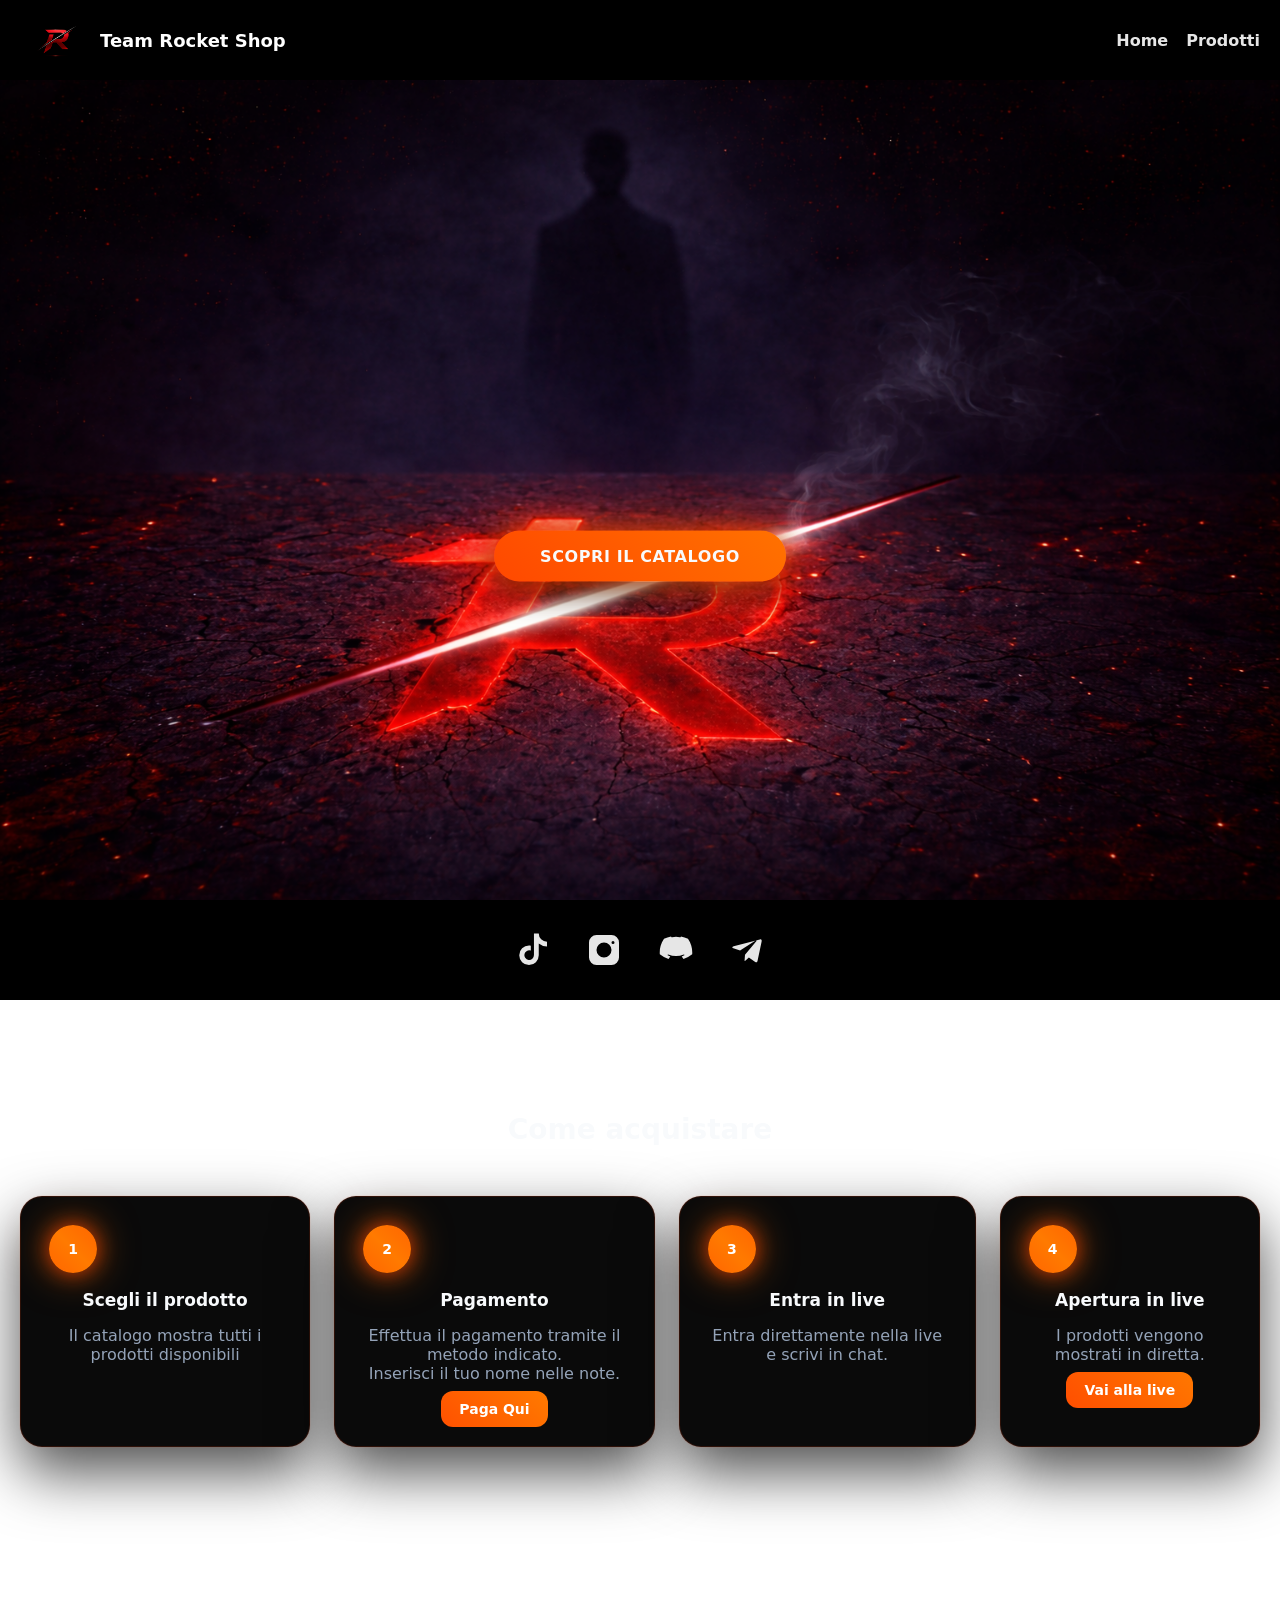
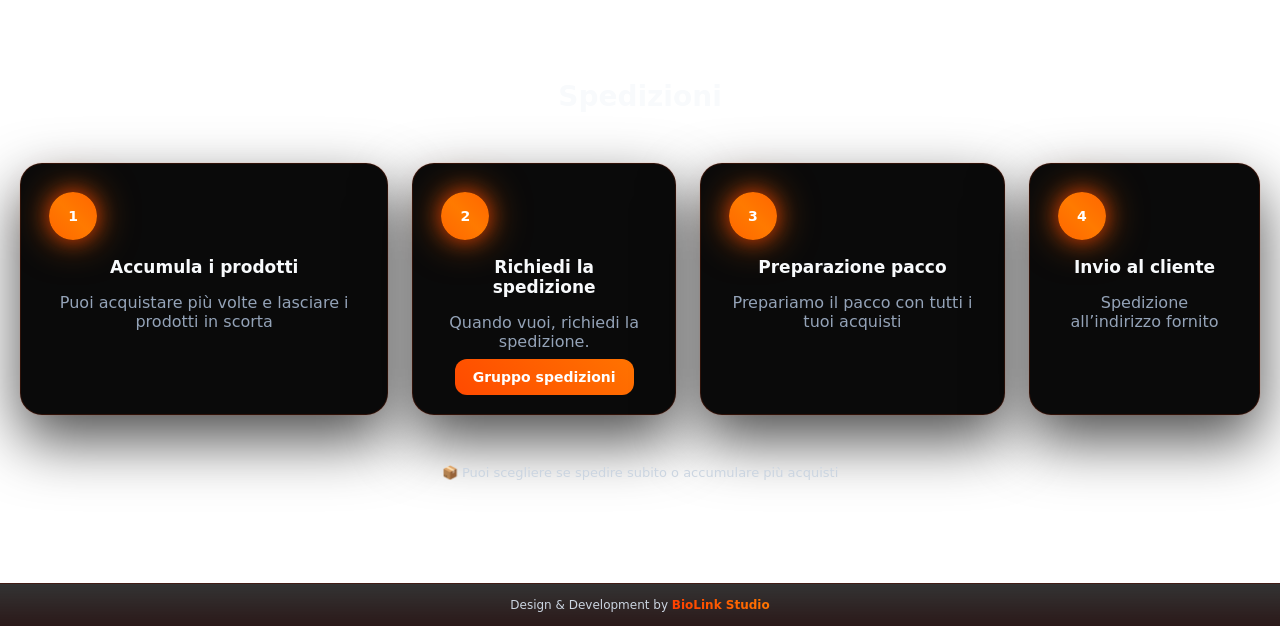
==== index.html @ 348b5574 "Initial commit TeamRocketShop" ====
<!DOCTYPE html>
<html lang="it">

<head>
    <meta charset="UTF-8">
    <title id="pageTitle">Sito Live – Catalogo</title>
    <meta name="viewport" content="width=device-width, initial-scale=1.0">
    <link rel="stylesheet" href="css/base.css">
    <link rel="stylesheet" href="css/header.css">
    <link rel="stylesheet" href="css/buttons.css">
    <link rel="stylesheet" href="css/home.css">
    <link rel="stylesheet" href="css/modal.css">
    <link rel="stylesheet" href="css/footer.css">
</head>

<body>

    <header class="topbar">
        <div class="logo">
            <a href="index.html" class="brand">
                <img id="brandLogo" src="images/logo.png" alt="Brand">
                <span class="brand-text" id="brandName">Brand</span>
            </a>
        </div>

        <nav class="menu">
            <a href="index.html">Home</a>
            <a href="catalogo.html">Prodotti</a>
        </nav>
    </header>

    <section id="home" class="hero">
        <div class="hero-overlay"></div>
    
        <a href="catalogo.html" class="hero-cta">
            SCOPRI IL CATALOGO
        </a>
    </section>

    <footer class="footer">
        <div class="footer-social">

            <!-- TikTok -->
            <a id="tiktokLink" class="social-icon" href="#" target="_blank" aria-label="TikTok">
                <svg viewBox="0 0 24 24">
                    <path
                        d="M16.5 1a5.5 5.5 0 0 0 5.5 5.5v3.2a8.7 8.7 0 0 1-5.5-2v7.8a6.5 6.5 0 1 1-6.5-6.5c.4 0 .8 0 1.2.1v3.3a3.2 3.2 0 1 0 2.1 3V1z" />
                </svg>
            </a>

            <!-- Instagram -->
            <a id="instagramLink" class="social-icon" href="#" target="_blank" aria-label="Instagram">
                <svg viewBox="0 0 24 24">
                    <path
                        d="M7 2h10a5 5 0 0 1 5 5v10a5 5 0 0 1-5 5H7a5 5 0 0 1-5-5V7a5 5 0 0 1 5-5zm5 5a5 5 0 1 0 0 10 5 5 0 0 0 0-10zm6-1a1 1 0 1 0 0 2 1 1 0 0 0 0-2z" />
                </svg>
            </a>

            <!-- Discord -->
            <a id="discordLink" class="social-icon" href="#" target="_blank" aria-label="Discord">
                <svg viewBox="0 0 24 24">
                    <path
                        d="M20 4.5A19.6 19.6 0 0 0 15.3 3l-.3.6a18.3 18.3 0 0 1 4.2 1.7A13.6 13.6 0 0 0 4.8 5.3 18.3 18.3 0 0 1 9 3.6L8.7 3A19.6 19.6 0 0 0 4 4.5C1.6 8 1 11.4 1.2 14.8A19.9 19.9 0 0 0 7 18l1.2-1.6a12.8 12.8 0 0 1-2-1c.2-.1.4-.3.6-.4a14.3 14.3 0 0 0 10.4 0c.2.1.4.3.6.4a12.8 12.8 0 0 1-2 1L17 18a19.9 19.9 0 0 0 5.8-3.2C23 11.4 22.4 8 20 4.5z" />
                </svg>
            </a>

            <!-- Telegram -->
            <a id="telegramLink" class="social-icon" href="#" target="_blank" aria-label="Telegram">
                <svg viewBox="0 0 24 24">
                    <path
                        d="M9.999 15.167 9.7 19.3c.43 0 .62-.185.85-.405l2.04-1.95 4.23 3.09c.77.43 1.32.205 1.52-.71l2.75-12.93c.26-1.21-.44-1.68-1.19-1.41L2.45 9.47c-1.18.46-1.16 1.12-.2 1.42l4.47 1.39 10.37-6.54c.49-.33.94-.15.57.18" />
                </svg>
            </a>

        </div>
    </footer>

    <section class="buy-steps-slider">
        <h2>Come acquistare</h2>

        <div class="steps-slider">
            <div class="step-card">
                <span class="step-number">1</span>
                <h3>Scegli il prodotto</h3>
                <p>Il catalogo mostra tutti i prodotti disponibili</p>
            </div>

            <div class="step-card">
                <span class="step-number">2</span>
                <h3>Pagamento</h3>
                <p>
                    Effettua il pagamento tramite il metodo indicato.<br>
                    Inserisci il tuo nome nelle note.
                </p>
                <a id="paypalBtnStep" href="#" target="_blank" class="paypal-btn">
                    Paga Qui
                </a>
            </div>

            <div class="step-card">
                <span class="step-number">3</span>
                <h3>Entra in live</h3>
                <p>
                    Entra direttamente nella live e scrivi in chat.
                </p>
            </div>

            <div class="step-card">
                <span class="step-number">4</span>
                <h3>Apertura in live</h3>
                <p>
                    I prodotti vengono mostrati in diretta.
                </p>
                <a id="liveLink" href="#" target="_blank" class="paypal-btn">
                    Vai alla live
                </a>
            </div>
        </div>
    </section>

    <section class="buy-steps-slider shipping-steps">
        <h2>Spedizioni</h2>

        <div class="steps-slider">
            <div class="step-card">
                <span class="step-number">1</span>
                <h3>Accumula i prodotti</h3>
                <p>
                    Puoi acquistare più volte e lasciare i prodotti in scorta
                </p>
            </div>

            <div class="step-card">
                <span class="step-number">2</span>
                <h3>Richiedi la spedizione</h3>
                <p>
                    Quando vuoi, richiedi la spedizione.
                </p>
                <a id="shippingLink" href="#" target="_blank" class="paypal-btn">
                    Gruppo spedizioni
                </a>
            </div>

            <div class="step-card">
                <span class="step-number">3</span>
                <h3>Preparazione pacco</h3>
                <p>
                    Prepariamo il pacco con tutti i tuoi acquisti
                </p>
            </div>

            <div class="step-card">
                <span class="step-number">4</span>
                <h3>Invio al cliente</h3>
                <p>
                    Spedizione all’indirizzo fornito
                </p>
            </div>
        </div>

        <p class="buy-note">
            📦 Puoi scegliere se spedire subito o accumulare più acquisti
        </p>
    </section>

    <div class="dev-footer">
        Design & Development by
        <a id="developerLink" href="#" target="_blank" rel="noopener">
            <span id="developerName">BioLink Studio</span>
        </a>
    </div>

    <script src="app.js"></script>
</body>

</html>
---- css/base.css ----
:root {

    /* 🎨 Brand colors (vengono sovrascritti da config.json) */
    --primary: #1f5f8b;
    --secondary: #f4c430;

    /* Neutral */
    --white: #ffffff;
    --dark: #0f172a;

    /* Background & text */
    --bg: #ffffff;
    --bg-soft: #f8fafc;
    --text: #0f172a;
    --text-soft: rgba(15, 23, 42, 0.65);

    /* Layout */
    --radius: 14px;
    --transition: 0.2s ease;
}

/* ================= RESET ================= */

*,
*::before,
*::after {
    box-sizing: border-box;
}

html,
body {
    margin: 0;
    padding: 0;
}

/* ================= BODY ================= */

body {
    font-family: system-ui, -apple-system, BlinkMacSystemFont, "Segoe UI", Arial, sans-serif;
    background: var(--bg);
    color: var(--text);
    display: flex;
    flex-direction: column;
    min-height: 100vh;
    -webkit-font-smoothing: antialiased;
}

/* ================= GLOBAL ELEMENTS ================= */

img {
    max-width: 100%;
    display: block;
}

a {
    text-decoration: none;
    color: inherit;
}

button,
input,
select {
    font-family: inherit;
}

button {
    cursor: pointer;
    transition: var(--transition);
}

/* ================= UTILITIES ================= */

.hidden {
    display: none !important;
}

.container {
    width: 100%;
    max-width: 1200px;
    margin: 0 auto;
    padding: 0 20px;
}
---- css/header.css ----
.topbar {
    position: sticky;
    top: 0;
    z-index: 100;

    height: 80px;
    background: #000;
    display: flex;
    align-items: center;
    justify-content: space-between;
    padding: 0 20px;
}

/* LOGO + TESTO */
.brand {
    display: flex;
    align-items: center;
    gap: 10px;
    text-decoration: none;
}

.logo img {
    height: 70px;
    /* 🔥 più coerente con header 80px */
    width: auto;
    display: block;
}

.brand-text {
    font-size: 18px;
    font-weight: 700;
    color: #fff;
    white-space: nowrap;
}

/* MENU */
.menu {
    display: flex;
    gap: 18px;
}

.menu a {
    color: #fff;
    text-decoration: none;
    font-weight: 600;
    opacity: 0.9;
}

.menu a.active,
.menu a:hover {
    opacity: 1;
}

/* =====================================================
   MOBILE FIX
===================================================== */

@media (max-width: 768px) {

    .brand-text {
        display: none;
        /* 🔥 solo logo */
    }

    .logo img {
        height: 70px;
        /* proporzionato su mobile */
    }

    .menu {
        gap: 14px;
    }
}
---- css/buttons.css ----
.btn {
    display: inline-block;
    font-weight: bold;
    text-decoration: none;
    border-radius: 8px;
    cursor: pointer;
}

.btn.small {
    padding: 8px 14px;
    color: rgb(255, 255, 255);
}

.icon-admin {
    position: relative;
    width: 38px;
    height: 38px;
    padding: 0;
    display: flex;
    align-items: center;
    justify-content: center;
}

/* ICONA LUCCHETTO */
.icon-admin::before {
    content: "🔒";
    font-size: 18px;
    line-height: 1;
}

.hero-btn {
    width: 35%;
    padding: 16px 34px;
    font-size: 1.1rem;
    font-weight: 600;
    border-radius: 999px;
    background: #ffffff;
    color: #1e3a8a;
    /* blu coerente col menu */
    box-shadow: 0 10px 30px rgba(0, 0, 0, .25);
    transition: transform .2s ease, box-shadow .2s ease;
}

.hero-btn:hover {
    transform: translateY(-2px);
    box-shadow: 0 15px 40px rgba(0, 0, 0, .35);
}

@media (max-width: 768px) {
    .hero-btn {
        width: 90%;
    }
}
---- css/home.css ----
/* =====================================================
   BRAND SYSTEM
===================================================== */

:root {
    --accent-1: #FF3C00;
    --accent-2: #FF7A00;

    --text-main: #F8FAFC;
    --text-muted: #CBD5E1;
}

/* =====================================================
   GLOBAL BACKGROUND (UNICO E CONTINUO)
===================================================== */

body {
    margin: 0;
    background:
        radial-gradient(circle at 50% 0%, rgba(255, 60, 0, 0.15), transparent 60%),
        linear-gradient(180deg,
            #000000 0%,
            #120000 40%,
            #2b0000 75%,
            #000000 100%);
    background-attachment: fixed;
    color: var(--text-main);
}

/* Forza tutte le sezioni a NON avere sfondo */
section {
    background: transparent;
}

/* =====================================================
   HERO
===================================================== */

.hero {
    position: relative;
    width: 100%;
    height: calc(100vh - 80px);
    background: url("../images/banner.png") center 35% /cover no-repeat;
}

/* CTA Lava */
.hero-cta {
    position: absolute;
    bottom: 120px;
    left: 50%;
    transform: translateX(-50%);
    z-index: 3;

    padding: 16px 46px;
    border-radius: 999px;
    font-weight: 800;
    letter-spacing: .6px;
    text-decoration: none;
    color: var(--text-main);

    background: linear-gradient(45deg,
            var(--accent-1),
            var(--accent-2),
            var(--accent-1));

    background-size: 300% 300%;
    animation: lavaFlow 5s ease infinite;

    box-shadow:
        0 0 20px rgba(255, 60, 0, .5),
        0 0 40px rgba(255, 122, 0, .4),
        0 12px 30px rgba(0, 0, 0, .6);

    transition: .25s ease;
}

.hero-cta:hover {
    transform: translateX(-50%) translateY(-4px) scale(1.05);
    box-shadow:
        0 0 45px rgba(255, 122, 0, .9),
        0 0 70px rgba(255, 60, 0, .8),
        0 18px 40px rgba(0, 0, 0, .8);
}

@keyframes lavaFlow {
    0% {
        background-position: 0% 50%;
    }

    50% {
        background-position: 100% 50%;
    }

    100% {
        background-position: 0% 50%;
    }
}

@media (min-width: 992px) {
    .hero-cta {
        top: 58%;
        bottom: auto;
        /* fondamentale */
        left: 50%;
        transform: translate(-50%, -50%);
    }

    .hero-cta:hover {
        transform: translate(-50%, -50%) scale(1.05);
    }
}
@media (max-width: 700px) {
    .hero {
        background-image: url("../images/banner-mobile1.png");
    }

    .hero-cta {
        bottom: 80px;
        padding: 10px 20px;
        font-size: 14px;
        width: 60%; 
        text-align: center;
    }
}

/* =====================================================
   STEPS SECTIONS
===================================================== */

.buy-steps-slider,
.shipping-steps {
    padding: 90px 20px;
    text-align: center;
}

.buy-steps-slider h2 {
    font-size: 28px;
    font-weight: 800;
    margin-bottom: 50px;
}

/* =====================================================
   SLIDER LAYOUT
===================================================== */

.steps-slider {
    display: flex;
    gap: 24px;
    overflow-x: auto;
    scroll-snap-type: x mandatory;
    padding-bottom: 30px;
}

.steps-slider::-webkit-scrollbar {
    display: none;
}

/* =====================================================
   STEP CARD
===================================================== */
.step-card {
    background: #0a0a0a;

    border-radius: 22px;
    padding: 28px;

    border: 1px solid rgba(255, 60, 0, 0.15);

    box-shadow:
        0 0 0 1px rgba(255, 60, 0, 0.05),
        0 25px 60px rgba(0, 0, 0, .7);

    transition: .3s ease;
}

.step-card:hover {
    transform: translateY(-6px);
    border-color: rgba(255, 60, 0, 0.4);
}

.step-card h3 {
    font-size: 17px;
    font-weight: 800;
    margin-bottom: 8px;
}

.step-card p {
    color: #94a3b8;
    /* grigio freddo */
}

/* =====================================================
   LAVA STEP NUMBER
===================================================== */

.step-number {
    width: 48px;
    height: 48px;
    border-radius: 50%;

    display: flex;
    align-items: center;
    justify-content: center;

    font-weight: 900;
    font-size: 14px;
    color: #fff;

    background: linear-gradient(45deg,
            var(--accent-1),
            var(--accent-2),
            var(--accent-1));

    background-size: 300% 300%;
    animation: lavaFlow 5s ease infinite;

    box-shadow:
        0 0 20px rgba(255, 60, 0, .7),
        0 0 40px rgba(255, 122, 0, .6);

    margin-bottom: 14px;
}

/* =====================================================
   BUTTONS INSIDE CARDS
===================================================== */
.step-card .paypal-btn {
    margin-top: 16px;

    padding: 10px 18px;
    border-radius: 12px;

    background: linear-gradient(45deg,
            #FF3C00,
            #FF7A00,
            #FF3C00);
    background-size: 300% 300%;
    animation: lavaFlow 6s ease infinite;

    color: #fff;
    text-decoration: none;
    font-weight: 700;
    font-size: 14px;

    transition: all .25s ease;
}

.step-card .paypal-btn:hover {
    transform: translateY(-2px);
    box-shadow:
        0 0 25px rgba(255, 60, 0, 0.6);
}

/* =====================================================
   MOBILE CAROUSEL
===================================================== */

@media (max-width: 768px) {

    .steps-slider {
        display: flex;
        gap: 20px;

        overflow-x: auto;
        scroll-snap-type: x mandatory;
        -webkit-overflow-scrolling: touch;

        padding: 20px 20px 40px;
    }

    .steps-slider::-webkit-scrollbar {
        display: none;
    }

    .step-card {
        flex: 0 0 85%;
        scroll-snap-align: center;

        padding: 24px;
    }

    .step-card .paypal-btn {
        width: 100%;
        text-align: center;
        padding: 12px;
    }
}

/* =====================================================
   NOTE
===================================================== */

.buy-note {
    margin-top: 20px;
    font-size: 13px;
    color: var(--text-muted);
}

/* =====================================================
   DESKTOP CENTER FIX
===================================================== */

@media (min-width: 900px) {
    .steps-slider {
        justify-content: center;
        overflow: visible;
    }
}
---- css/modal.css ----
.modal {
    display: none;
    position: fixed;
    inset: 0;
    background: rgba(0, 0, 0, 0.6);
    justify-content: center;
    align-items: center;
}

.modal-content {
    background: white;
    padding: 25px;
    border-radius: 12px;
    width: 90%;
    max-width: 400px;
}
---- css/footer.css ----
.footer {
    height: 100px;
    background: #000000;
    display: flex;
    align-items: center;
    justify-content: center;
}

.footer-social {
    display: flex;
    gap: 36px;
}

/* LINK */
.footer .social-icon {
    display: flex;
    align-items: center;
    justify-content: center;
    transition: transform .2s ease;
}

/* SVG BASE */
.footer .social-icon svg {
    width: 36px;
    /* 🔥 più grandi */
    height: 36px;
    fill: #ffffff;
    opacity: 0.9;
    filter: drop-shadow(0 2px 6px rgba(0, 0, 0, .4));
    transition: opacity .2s ease, filter .2s ease;
}

/* HOVER */
.footer .social-icon:hover {
    transform: translateY(-4px);
}

.footer .social-icon:hover svg {
    opacity: 1;
    filter: drop-shadow(0 4px 12px rgba(255, 255, 255, .25));
}

.dev-footer {
    text-align: center;
    font-size: 12px;
    padding: 14px 0;
    color: var(--text-muted);

    background: linear-gradient(180deg,
            rgba(0, 0, 0, 0.8),
            rgba(20, 0, 0, 0.9));

    border-top: 1px solid rgba(255, 60, 0, 0.1);
}

.dev-footer a {
    text-decoration: none;
    font-weight: 600;

    background: linear-gradient(45deg,
            var(--accent-1),
            var(--accent-2));

    -webkit-background-clip: text;
    -webkit-text-fill-color: transparent;

    transition: .25s ease;
}

.dev-footer a:hover {
    text-shadow:
        0 0 8px rgba(255, 60, 0, 0.6),
        0 0 16px rgba(255, 122, 0, 0.4);
}
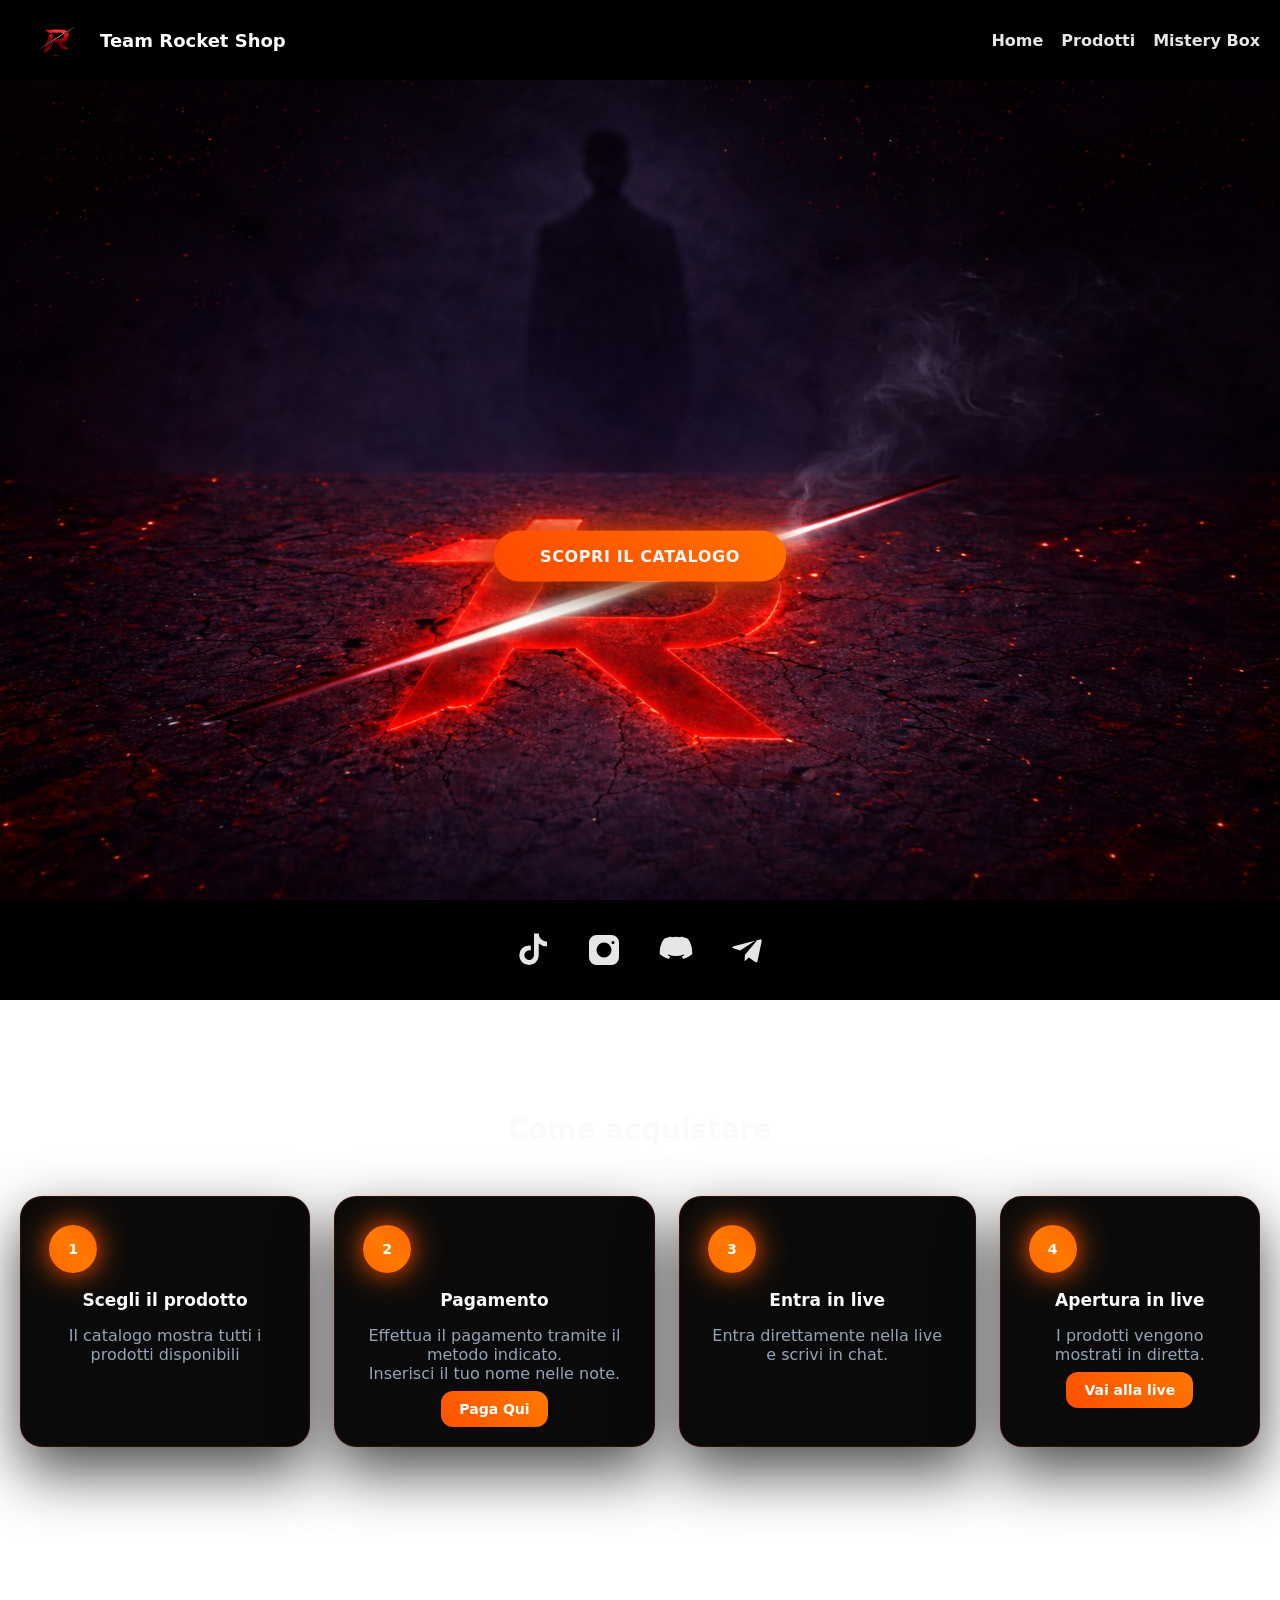
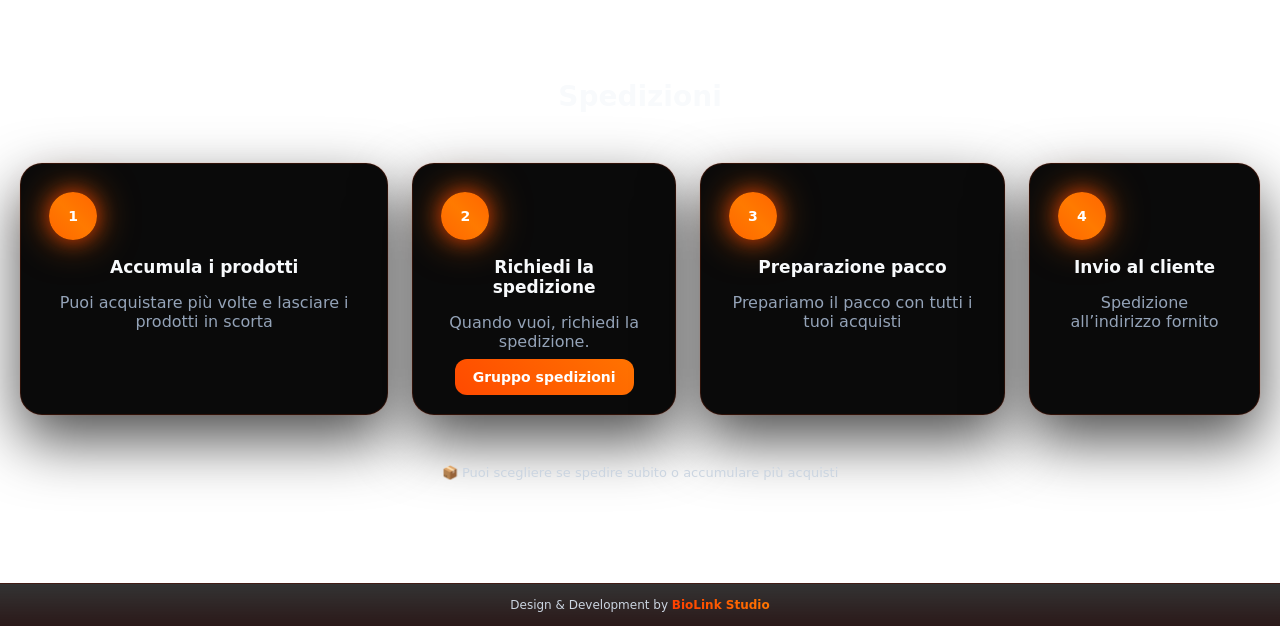
==== commit b71f130f: "Added Mistery to menu" ====
--- a/index.html
+++ b/index.html
@@ -26,6 +26,7 @@
         <nav class="menu">
             <a href="index.html">Home</a>
             <a href="catalogo.html">Prodotti</a>
+            <a href="mistery.html">Mistery Box</a>
         </nav>
     </header>
 
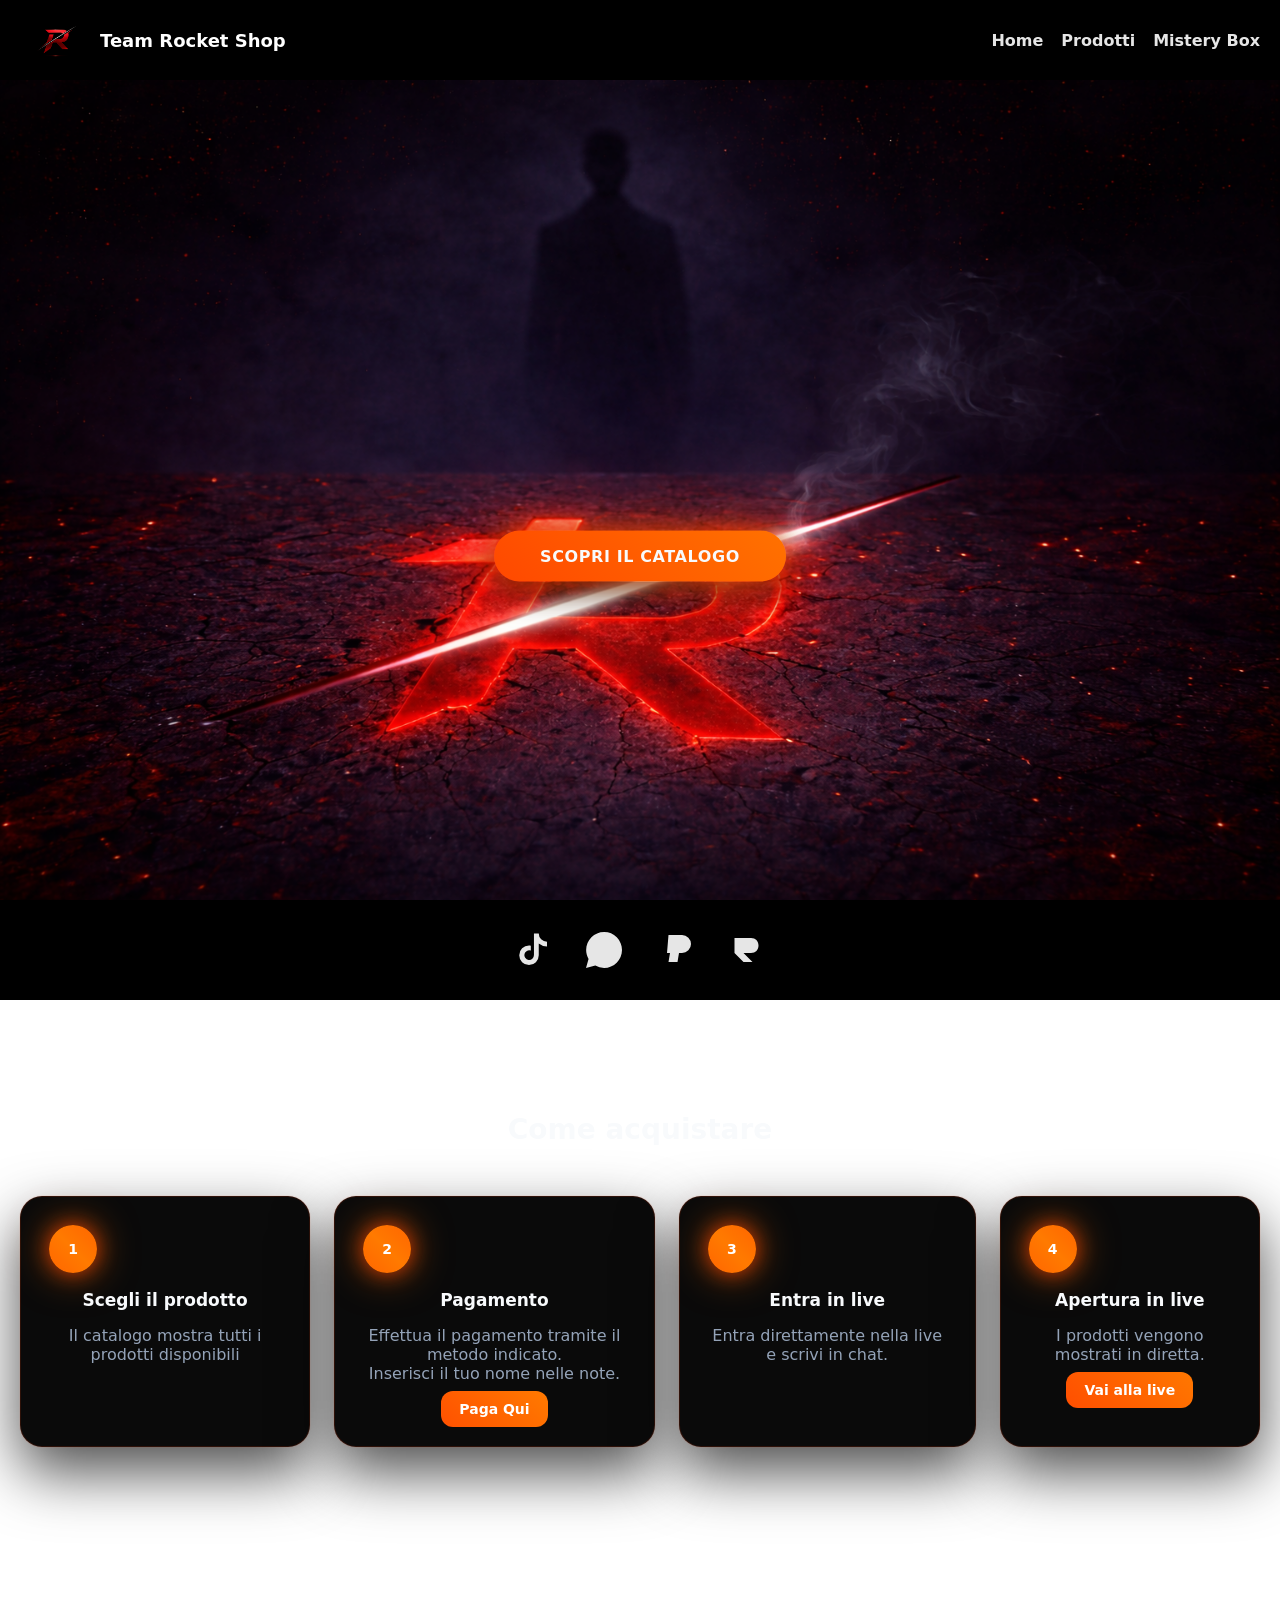
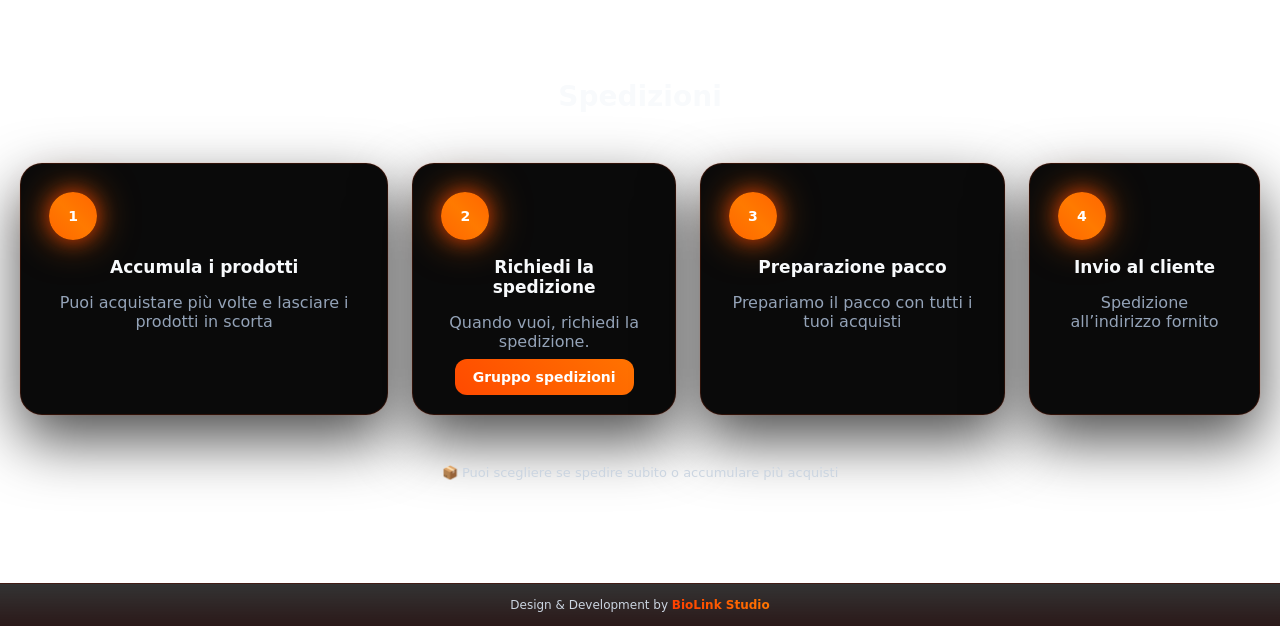
==== commit 8c4ad9c8: "d" ====
--- a/index.html
+++ b/index.html
@@ -40,39 +40,37 @@
 
     <footer class="footer">
         <div class="footer-social">
-
+    
             <!-- TikTok -->
-            <a id="tiktokLink" class="social-icon" href="#" target="_blank" aria-label="TikTok">
+            <a id="tiktokLink" class="social-icon" target="_blank" aria-label="TikTok">
                 <svg viewBox="0 0 24 24">
                     <path
                         d="M16.5 1a5.5 5.5 0 0 0 5.5 5.5v3.2a8.7 8.7 0 0 1-5.5-2v7.8a6.5 6.5 0 1 1-6.5-6.5c.4 0 .8 0 1.2.1v3.3a3.2 3.2 0 1 0 2.1 3V1z" />
                 </svg>
             </a>
-
-            <!-- Instagram -->
-            <a id="instagramLink" class="social-icon" href="#" target="_blank" aria-label="Instagram">
+    
+            <!-- WhatsApp -->
+            <a id="whatsappLink" class="social-icon" target="_blank" aria-label="WhatsApp">
                 <svg viewBox="0 0 24 24">
                     <path
-                        d="M7 2h10a5 5 0 0 1 5 5v10a5 5 0 0 1-5 5H7a5 5 0 0 1-5-5V7a5 5 0 0 1 5-5zm5 5a5 5 0 1 0 0 10 5 5 0 0 0 0-10zm6-1a1 1 0 1 0 0 2 1 1 0 0 0 0-2z" />
+                        d="M20.52 3.48A11.94 11.94 0 0 0 12.05 0C5.5 0 .1 5.4.1 12c0 2.1.55 4.14 1.6 5.95L0 24l6.2-1.63A11.94 11.94 0 0 0 12.05 24c6.55 0 11.95-5.4 11.95-12 0-3.19-1.24-6.19-3.48-8.52z" />
                 </svg>
             </a>
-
-            <!-- Discord -->
-            <a id="discordLink" class="social-icon" href="#" target="_blank" aria-label="Discord">
+    
+            <!-- PayPal -->
+            <a id="paypalLink" class="social-icon" target="_blank" aria-label="PayPal">
                 <svg viewBox="0 0 24 24">
-                    <path
-                        d="M20 4.5A19.6 19.6 0 0 0 15.3 3l-.3.6a18.3 18.3 0 0 1 4.2 1.7A13.6 13.6 0 0 0 4.8 5.3 18.3 18.3 0 0 1 9 3.6L8.7 3A19.6 19.6 0 0 0 4 4.5C1.6 8 1 11.4 1.2 14.8A19.9 19.9 0 0 0 7 18l1.2-1.6a12.8 12.8 0 0 1-2-1c.2-.1.4-.3.6-.4a14.3 14.3 0 0 0 10.4 0c.2.1.4.3.6.4a12.8 12.8 0 0 1-2 1L17 18a19.9 19.9 0 0 0 5.8-3.2C23 11.4 22.4 8 20 4.5z" />
+                    <path d="M7 2h9a6 6 0 0 1 0 12h-2l-1 6H7l1-6H6L7 2z" />
                 </svg>
             </a>
-
-            <!-- Telegram -->
-            <a id="telegramLink" class="social-icon" href="#" target="_blank" aria-label="Telegram">
+    
+            <!-- Revolut -->
+            <a id="revolutLink" class="social-icon" target="_blank" aria-label="Revolut">
                 <svg viewBox="0 0 24 24">
-                    <path
-                        d="M9.999 15.167 9.7 19.3c.43 0 .62-.185.85-.405l2.04-1.95 4.23 3.09c.77.43 1.32.205 1.52-.71l2.75-12.93c.26-1.21-.44-1.68-1.19-1.41L2.45 9.47c-1.18.46-1.16 1.12-.2 1.42l4.47 1.39 10.37-6.54c.49-.33.94-.15.57.18" />
+                    <path d="M4 4h10c3 0 5 2 5 5s-2 5-5 5H9l6 6H9l-6-6V4z" />
                 </svg>
             </a>
-
+    
         </div>
     </footer>
 
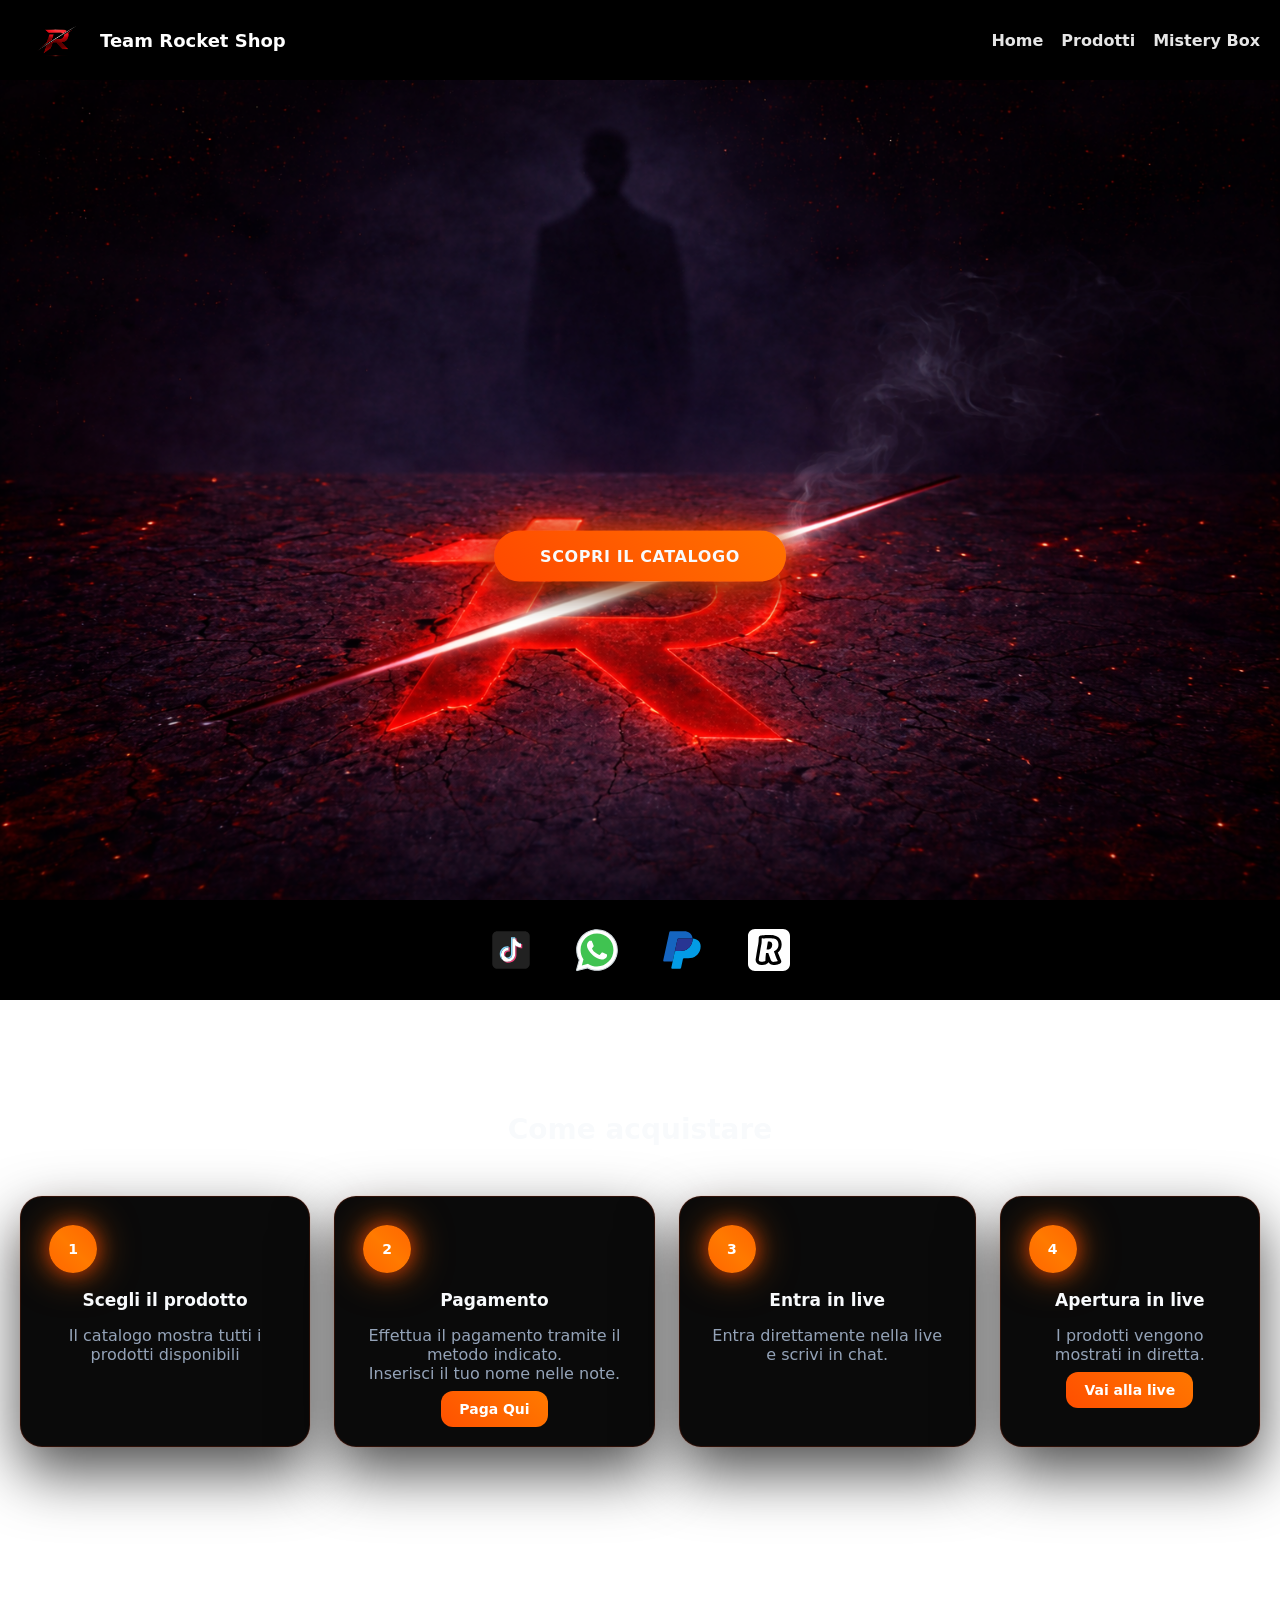
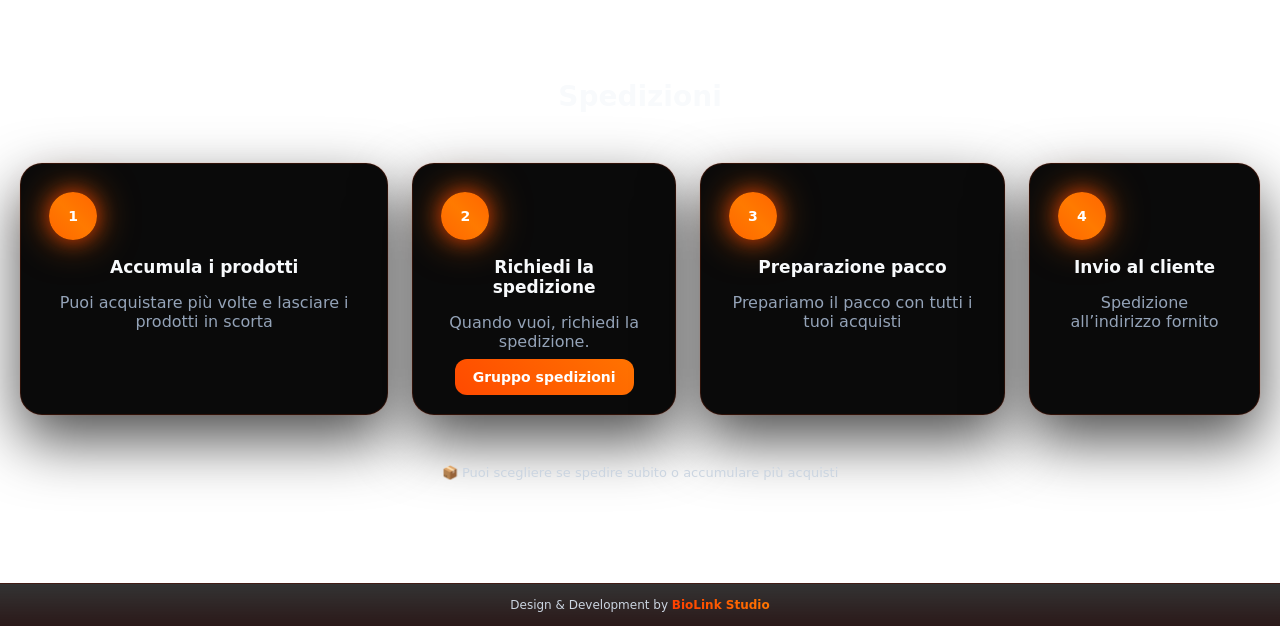
==== commit b8fa087f: "d" ====
--- a/index.html
+++ b/index.html
@@ -41,34 +41,20 @@
     <footer class="footer">
         <div class="footer-social">
     
-            <!-- TikTok -->
-            <a id="tiktokLink" class="social-icon" target="_blank" aria-label="TikTok">
-                <svg viewBox="0 0 24 24">
-                    <path
-                        d="M16.5 1a5.5 5.5 0 0 0 5.5 5.5v3.2a8.7 8.7 0 0 1-5.5-2v7.8a6.5 6.5 0 1 1-6.5-6.5c.4 0 .8 0 1.2.1v3.3a3.2 3.2 0 1 0 2.1 3V1z" />
-                </svg>
+            <a id="tiktokLink" class="social-icon" target="_blank">
+                <img src="images/icons8-tiktok.svg" alt="TikTok">
             </a>
     
-            <!-- WhatsApp -->
-            <a id="whatsappLink" class="social-icon" target="_blank" aria-label="WhatsApp">
-                <svg viewBox="0 0 24 24">
-                    <path
-                        d="M20.52 3.48A11.94 11.94 0 0 0 12.05 0C5.5 0 .1 5.4.1 12c0 2.1.55 4.14 1.6 5.95L0 24l6.2-1.63A11.94 11.94 0 0 0 12.05 24c6.55 0 11.95-5.4 11.95-12 0-3.19-1.24-6.19-3.48-8.52z" />
-                </svg>
+            <a id="whatsappLink" class="social-icon" target="_blank">
+                <img src="images/icons8-whatsapp.svg" alt="WhatsApp">
             </a>
     
-            <!-- PayPal -->
-            <a id="paypalLink" class="social-icon" target="_blank" aria-label="PayPal">
-                <svg viewBox="0 0 24 24">
-                    <path d="M7 2h9a6 6 0 0 1 0 12h-2l-1 6H7l1-6H6L7 2z" />
-                </svg>
+            <a id="paypalLink" class="social-icon" target="_blank">
+                <img src="images/icons8-paypal.svg" alt="PayPal">
             </a>
     
-            <!-- Revolut -->
-            <a id="revolutLink" class="social-icon" target="_blank" aria-label="Revolut">
-                <svg viewBox="0 0 24 24">
-                    <path d="M4 4h10c3 0 5 2 5 5s-2 5-5 5H9l6 6H9l-6-6V4z" />
-                </svg>
+            <a id="revolutLink" class="social-icon" target="_blank">
+                <img src="images/icons8-rivoluzione.svg" alt="Revolut">
             </a>
     
         </div>
@@ -91,7 +77,7 @@
                     Effettua il pagamento tramite il metodo indicato.<br>
                     Inserisci il tuo nome nelle note.
                 </p>
-                <a id="paypalBtnStep" href="#" target="_blank" class="paypal-btn">
+                <a id="paypalBtnStep" href="#" class="paypal-btn">
                     Paga Qui
                 </a>
             </div>
@@ -169,6 +155,23 @@
         </a>
     </div>
 
+    <div id="paymentModal" class="payment-modal">
+        <div class="payment-box">
+            <h3>Scegli metodo di pagamento</h3>
+    
+            <a id="modalPaypal" class="payment-option" target="_blank">
+                <img src="images/icons8-paypal.svg" alt="PayPal">
+                PayPal
+            </a>
+    
+            <a id="modalRevolut" class="payment-option" target="_blank">
+                <img src="images/icons8-rivoluzione.svg" alt="Revolut">
+                Revolut
+            </a>
+    
+            <button id="closePaymentModal" class="close-modal">Chiudi</button>
+        </div>
+    </div>
     <script src="app.js"></script>
 </body>
 
--- a/css/home.css
+++ b/css/home.css
@@ -251,6 +251,71 @@
         0 0 25px rgba(255, 60, 0, 0.6);
 }
 
+.footer-social {
+    display: flex;
+    justify-content: center;
+    gap: 25px;
+    align-items: center;
+}
+
+.social-icon img {
+    width: 50px;
+    height: 50px;
+    transition: 0.25s ease;
+}
+
+.social-icon:hover img {
+    transform: scale(1.15);
+}
+
+.payment-modal {
+    position: fixed;
+    inset: 0;
+    background: rgba(0, 0, 0, 0.7);
+    display: none;
+    align-items: center;
+    justify-content: center;
+    z-index: 999;
+}
+
+.payment-box {
+    background: #111;
+    padding: 30px;
+    border-radius: 16px;
+    text-align: center;
+    width: 300px;
+}
+
+.payment-option {
+    display: flex;
+    align-items: center;
+    justify-content: center;
+    gap: 10px;
+    margin: 15px 0;
+    padding: 12px;
+    border-radius: 12px;
+    background: #1f1f1f;
+    text-decoration: none;
+    color: white;
+    transition: 0.25s ease;
+}
+
+.payment-option:hover {
+    background: #2a2a2a;
+    transform: scale(1.05);
+}
+
+.payment-option img {
+    width: 24px;
+}
+
+.close-modal {
+    margin-top: 15px;
+    background: transparent;
+    border: none;
+    color: #aaa;
+    cursor: pointer;
+}
 /* =====================================================
    MOBILE CAROUSEL
 ===================================================== */
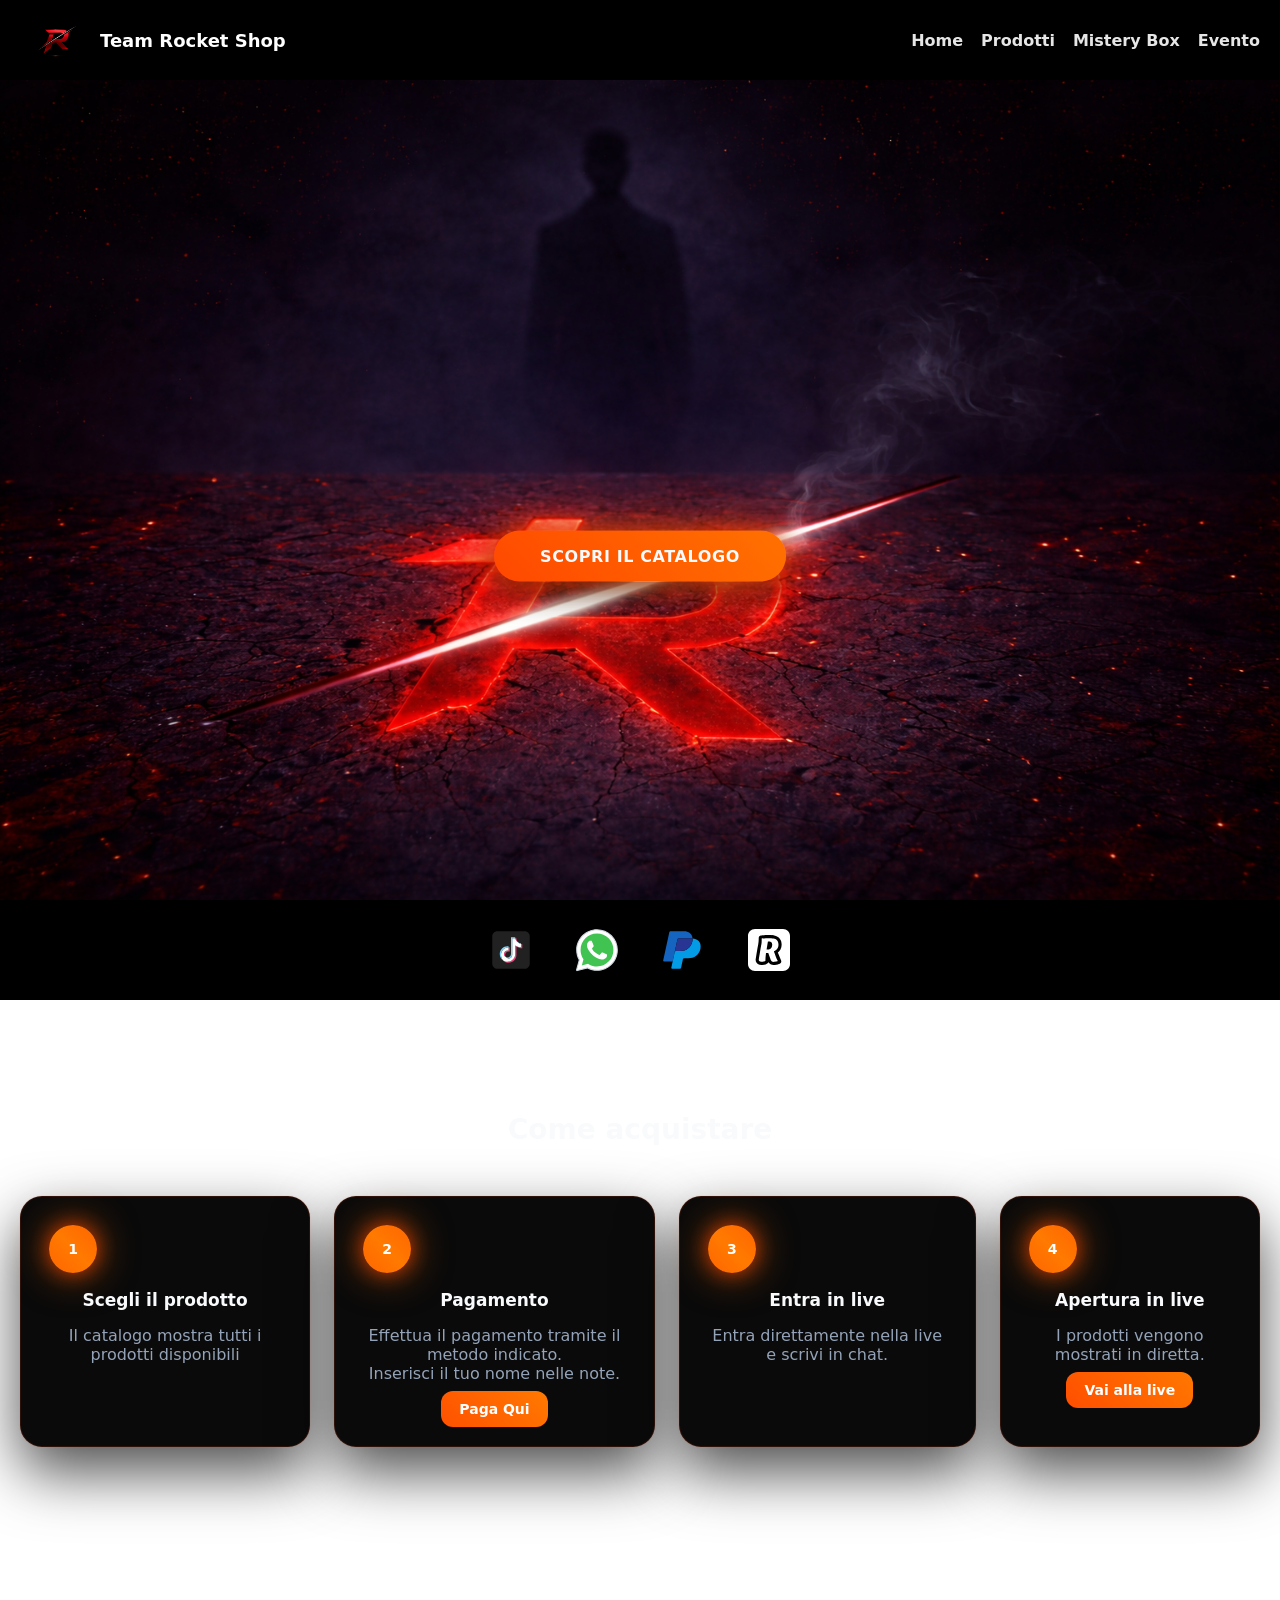
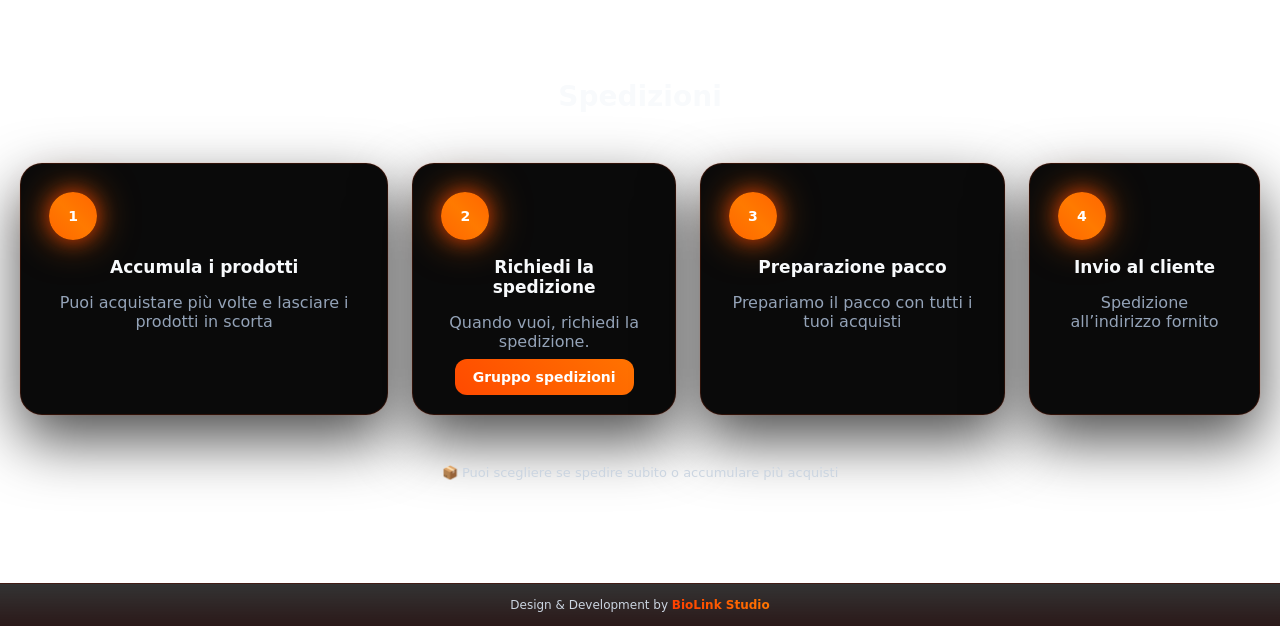
==== commit c74d2f00: "d" ====
--- a/index.html
+++ b/index.html
@@ -27,6 +27,7 @@
             <a href="index.html">Home</a>
             <a href="catalogo.html">Prodotti</a>
             <a href="mistery.html">Mistery Box</a>
+            <a href="evento.html">Evento</a>
         </nav>
     </header>
 
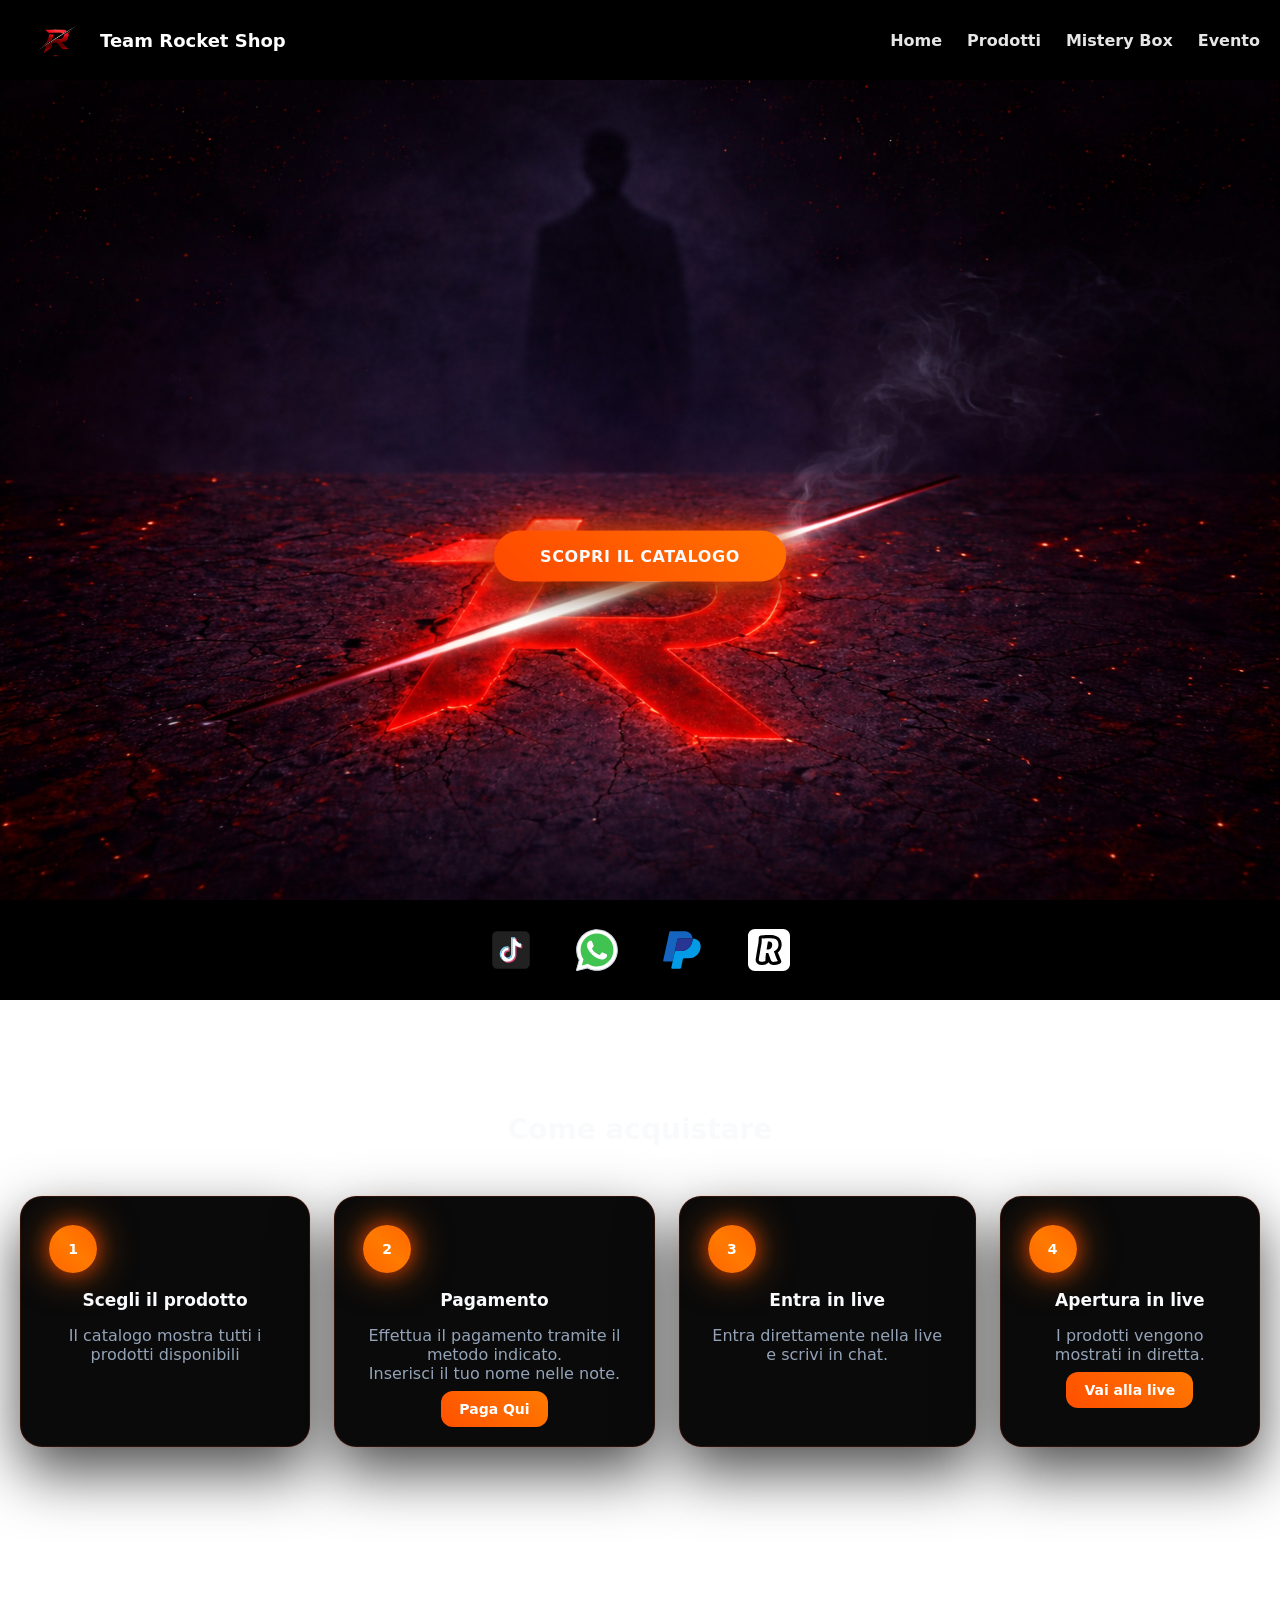
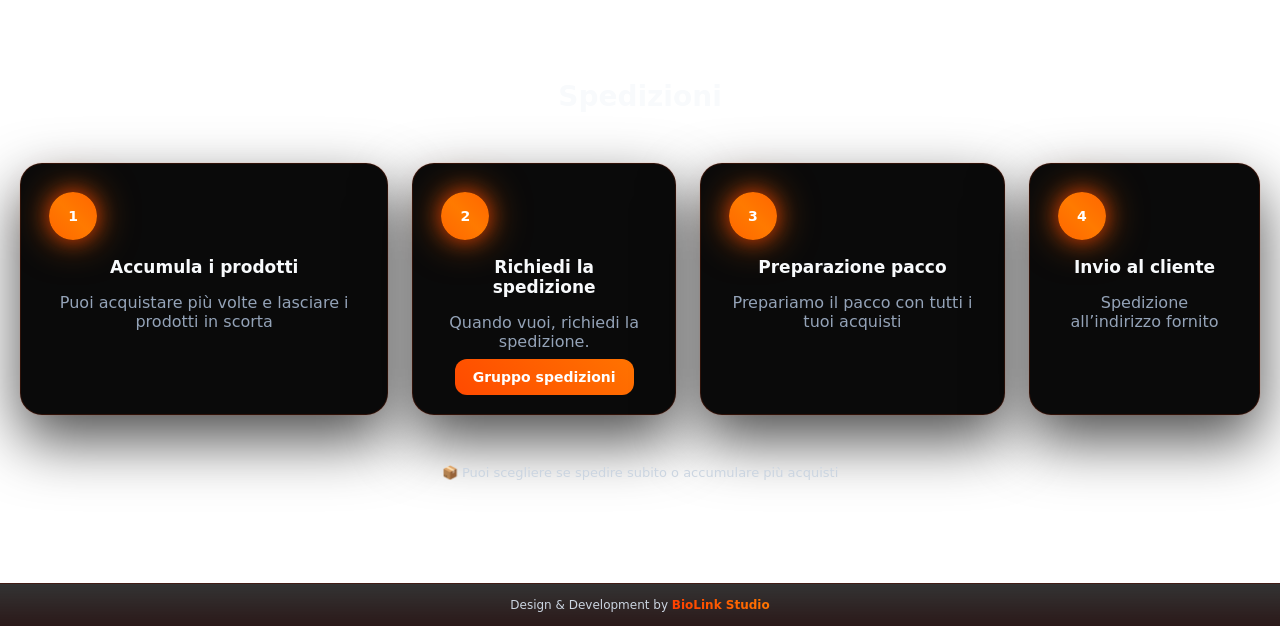
==== commit 00a3b79f: "d" ====
--- a/index.html
+++ b/index.html
@@ -22,13 +22,19 @@
                 <span class="brand-text" id="brandName">Brand</span>
             </a>
         </div>
-
-        <nav class="menu">
+    
+        <nav class="menu" id="mobileMenu">
             <a href="index.html">Home</a>
             <a href="catalogo.html">Prodotti</a>
             <a href="mistery.html">Mistery Box</a>
             <a href="evento.html">Evento</a>
         </nav>
+    
+        <div class="burger" onclick="toggleMenu()">
+            <span></span>
+            <span></span>
+            <span></span>
+        </div>
     </header>
 
     <section id="home" class="hero">
@@ -174,6 +180,11 @@
         </div>
     </div>
     <script src="app.js"></script>
+    <script>
+        function toggleMenu() {
+            document.getElementById("mobileMenu").classList.toggle("active");
+        }
+    </script>
 </body>
 
 </html>
--- a/css/header.css
+++ b/css/header.css
@@ -51,23 +51,83 @@
     opacity: 1;
 }
 
-/* =====================================================
-   MOBILE FIX
-===================================================== */
+/* TOPBAR BASE */
+.topbar {
+    display: flex;
+    align-items: center;
+    justify-content: space-between;
+    padding: 15px 20px;
+    position: relative;
+    z-index: 1000;
+}
 
+.menu {
+    display: flex;
+    gap: 25px;
+}
+
+/* BURGER */
+.burger {
+    display: none;
+    flex-direction: column;
+    gap: 5px;
+    cursor: pointer;
+}
+
+.burger span {
+    width: 26px;
+    height: 3px;
+    background: white;
+    border-radius: 3px;
+    transition: 0.3s;
+}
+
+/* ==============================
+   MOBILE — MINIMAL CINEMATIC
+============================== */
 @media (max-width: 768px) {
 
     .brand-text {
         display: none;
-        /* 🔥 solo logo */
     }
 
-    .logo img {
-        height: 70px;
-        /* proporzionato su mobile */
+    .burger {
+        display: flex;
+        z-index: 2001;
     }
 
     .menu {
-        gap: 14px;
+        position: fixed;
+        inset: 0;
+
+        display: flex;
+        flex-direction: column;
+        justify-content: center;
+        align-items: center;
+
+        gap: 45px;
+
+        background: rgba(0, 0, 0, 0.96);
+        backdrop-filter: blur(18px);
+
+        transform: translateX(100%);
+        transition: transform 0.5s cubic-bezier(.76, 0, .24, 1);
+    }
+
+    .menu.active {
+        transform: translateX(0);
+    }
+
+    .menu a {
+        font-size: 26px;
+        font-weight: 600;
+        letter-spacing: 2px;
+        text-transform: uppercase;
+        opacity: 0.85;
+        transition: opacity 0.3s ease, transform 0.3s ease;
+    }
+
+    .menu a:active {
+        transform: scale(0.96);
     }
 }
